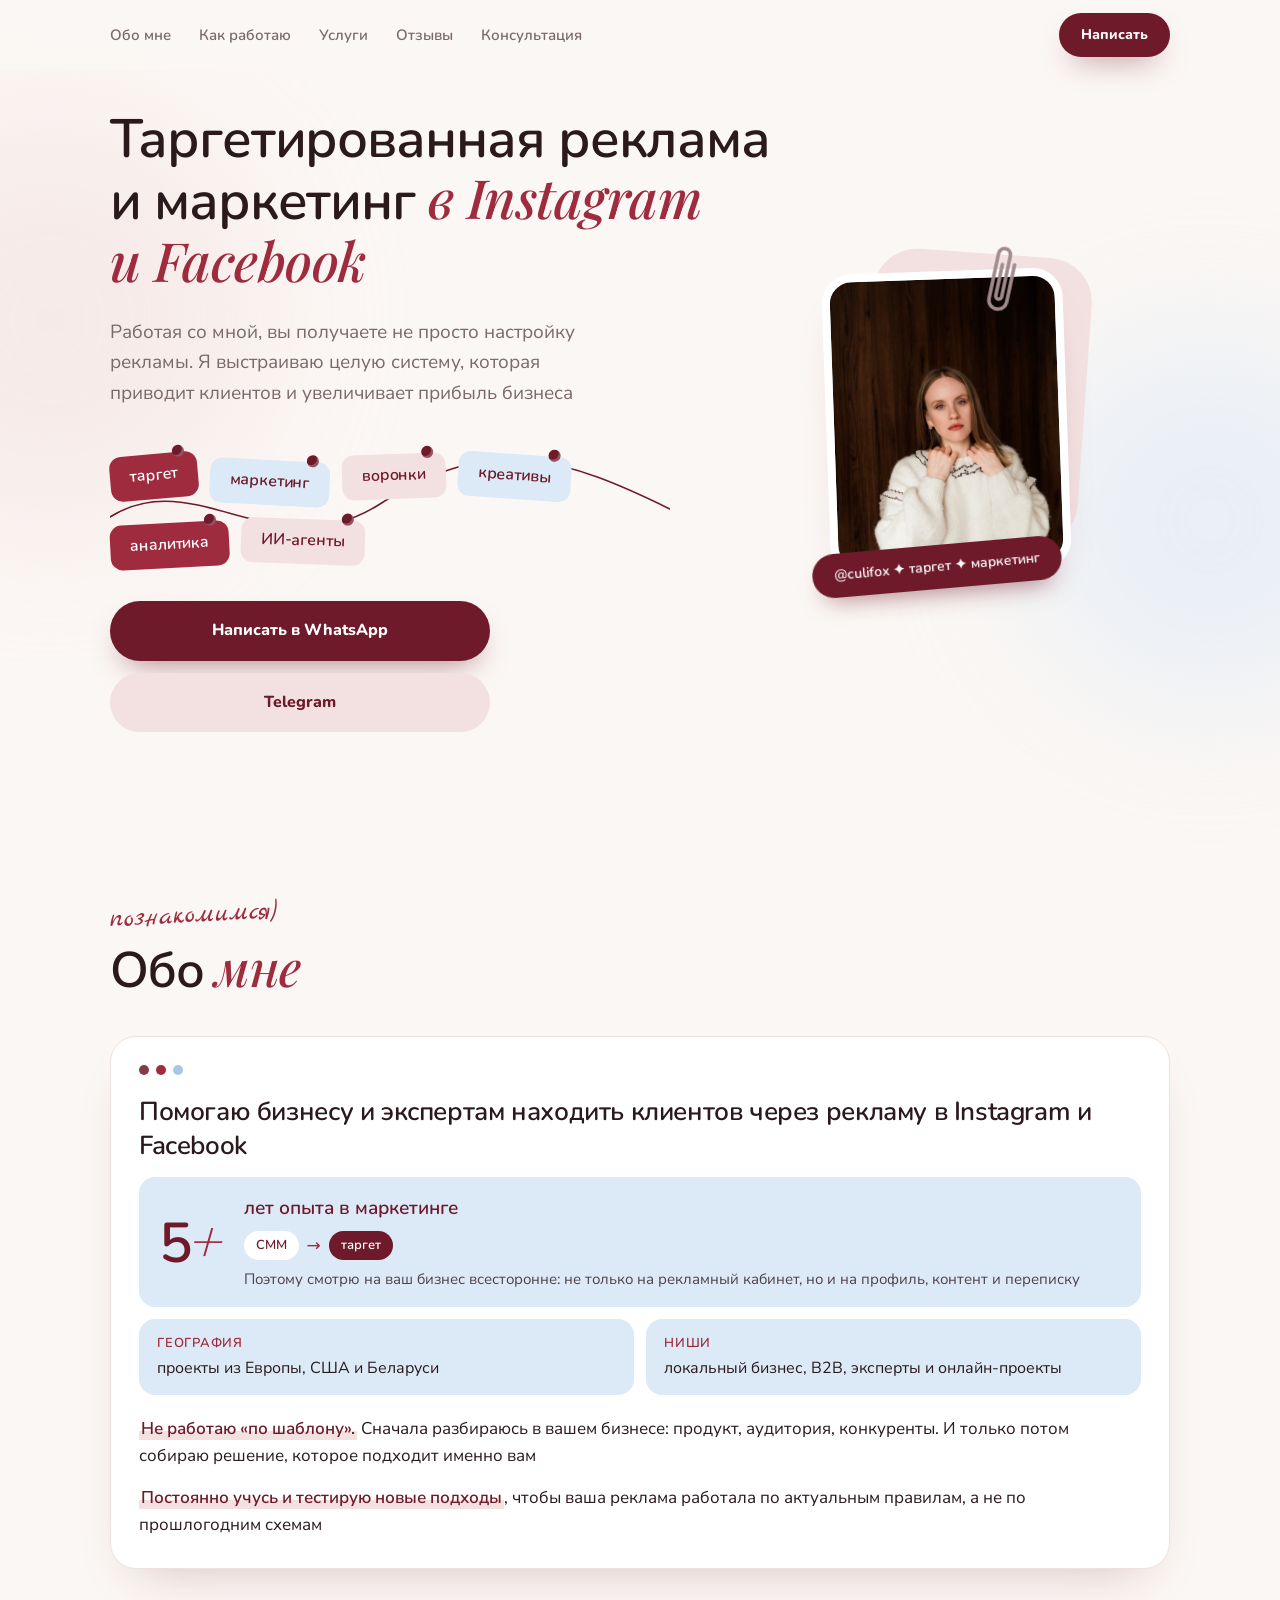
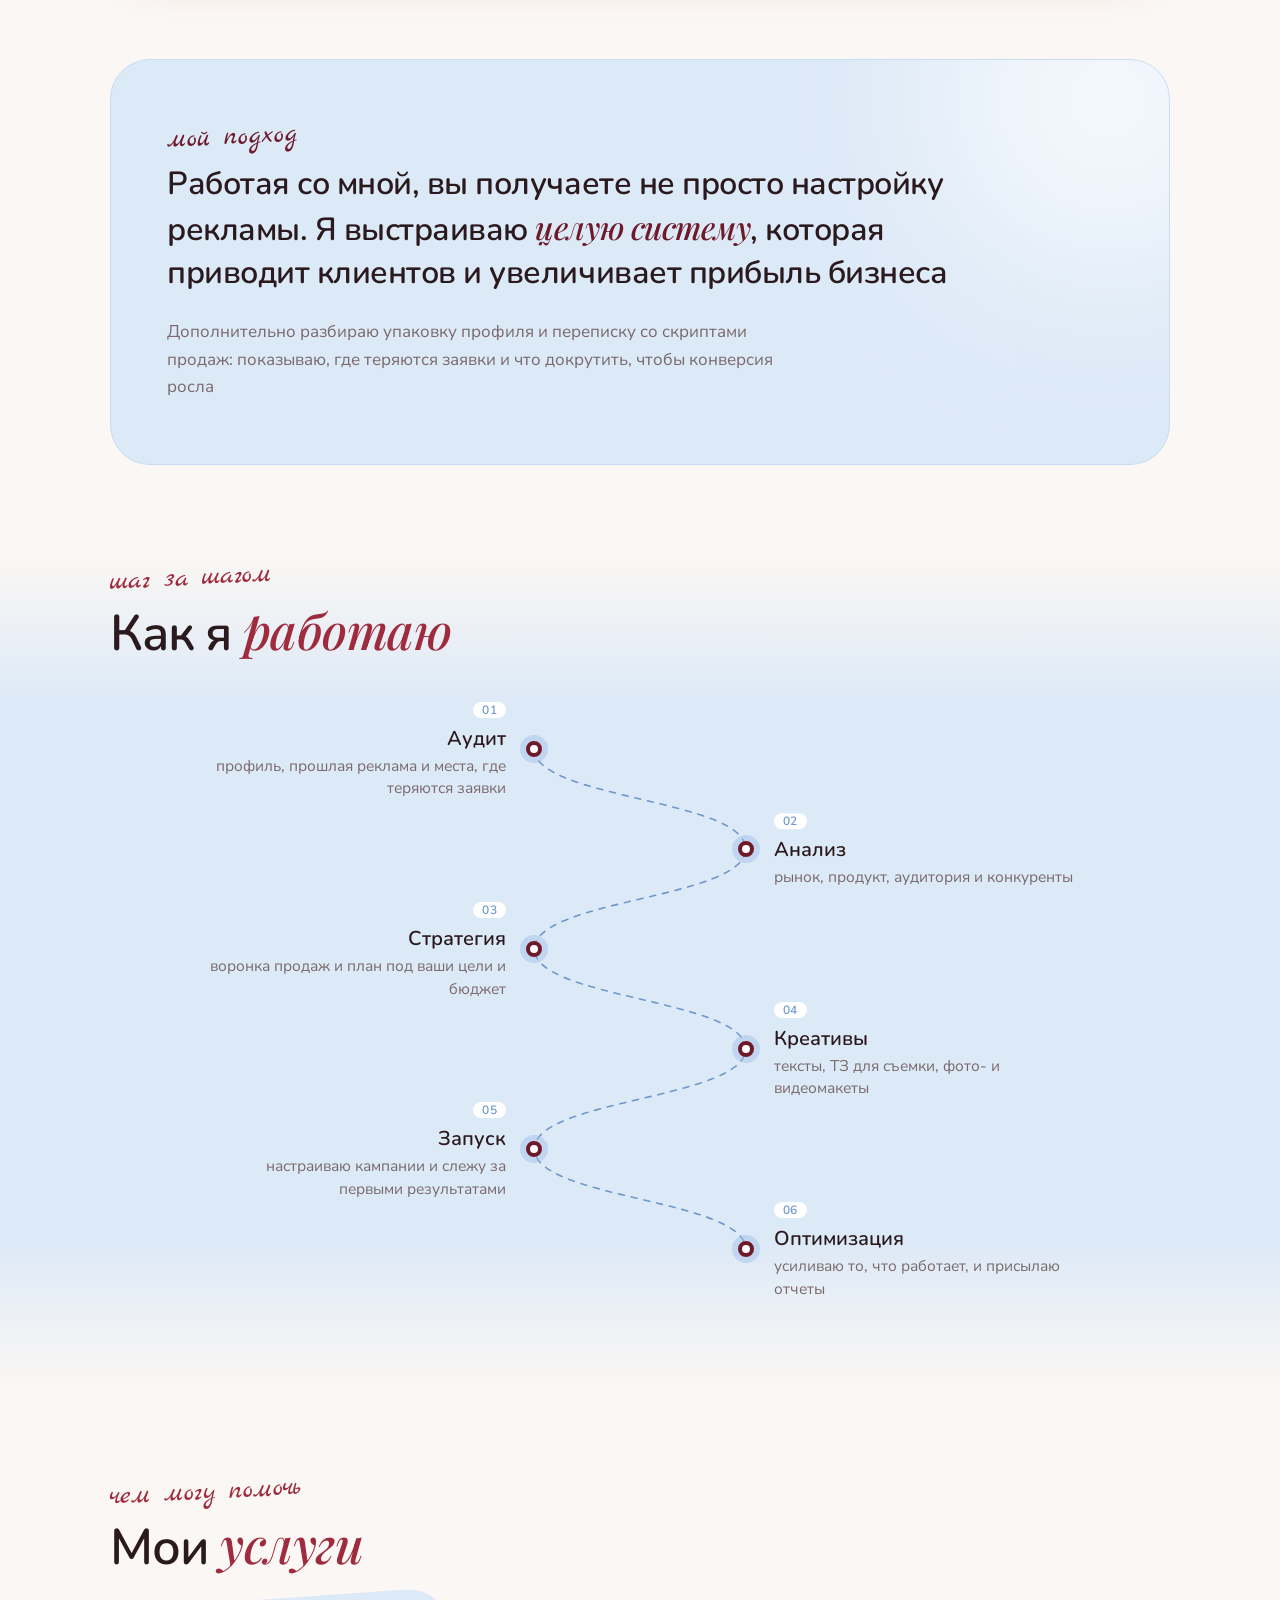
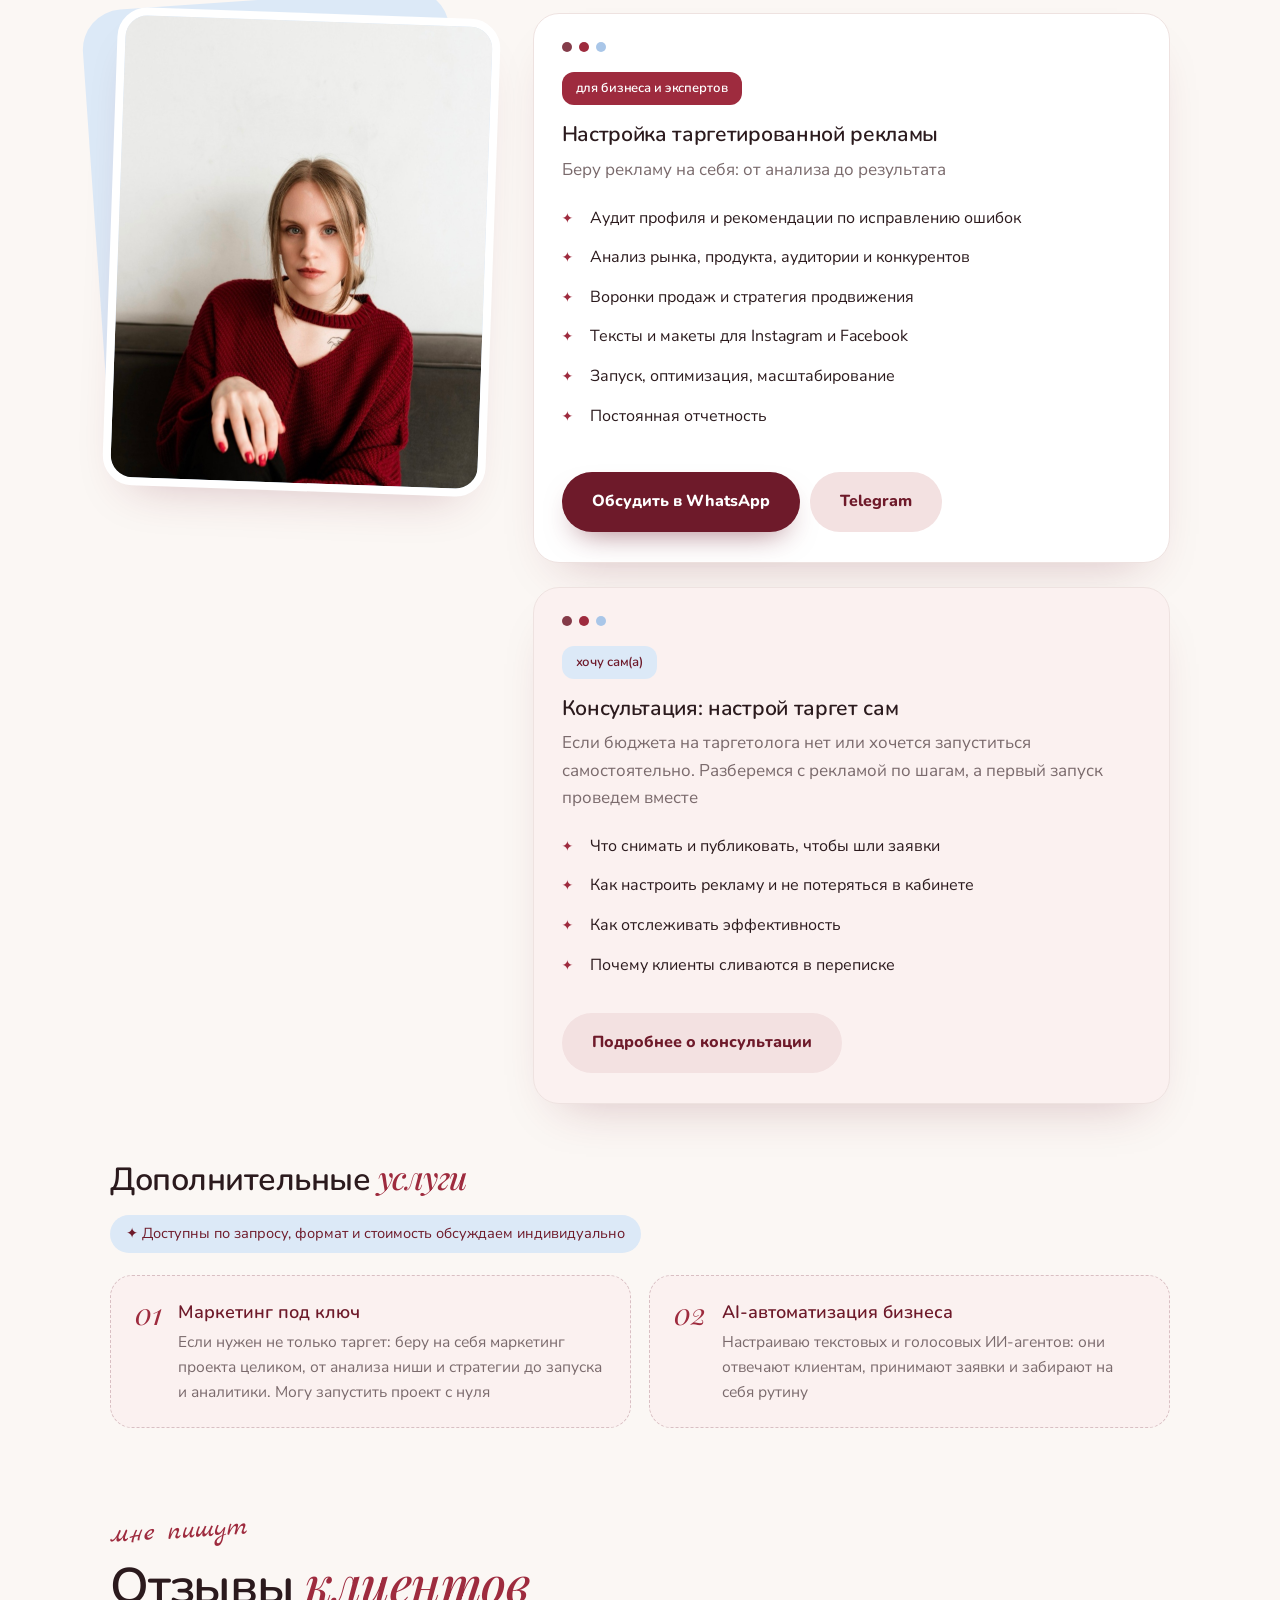
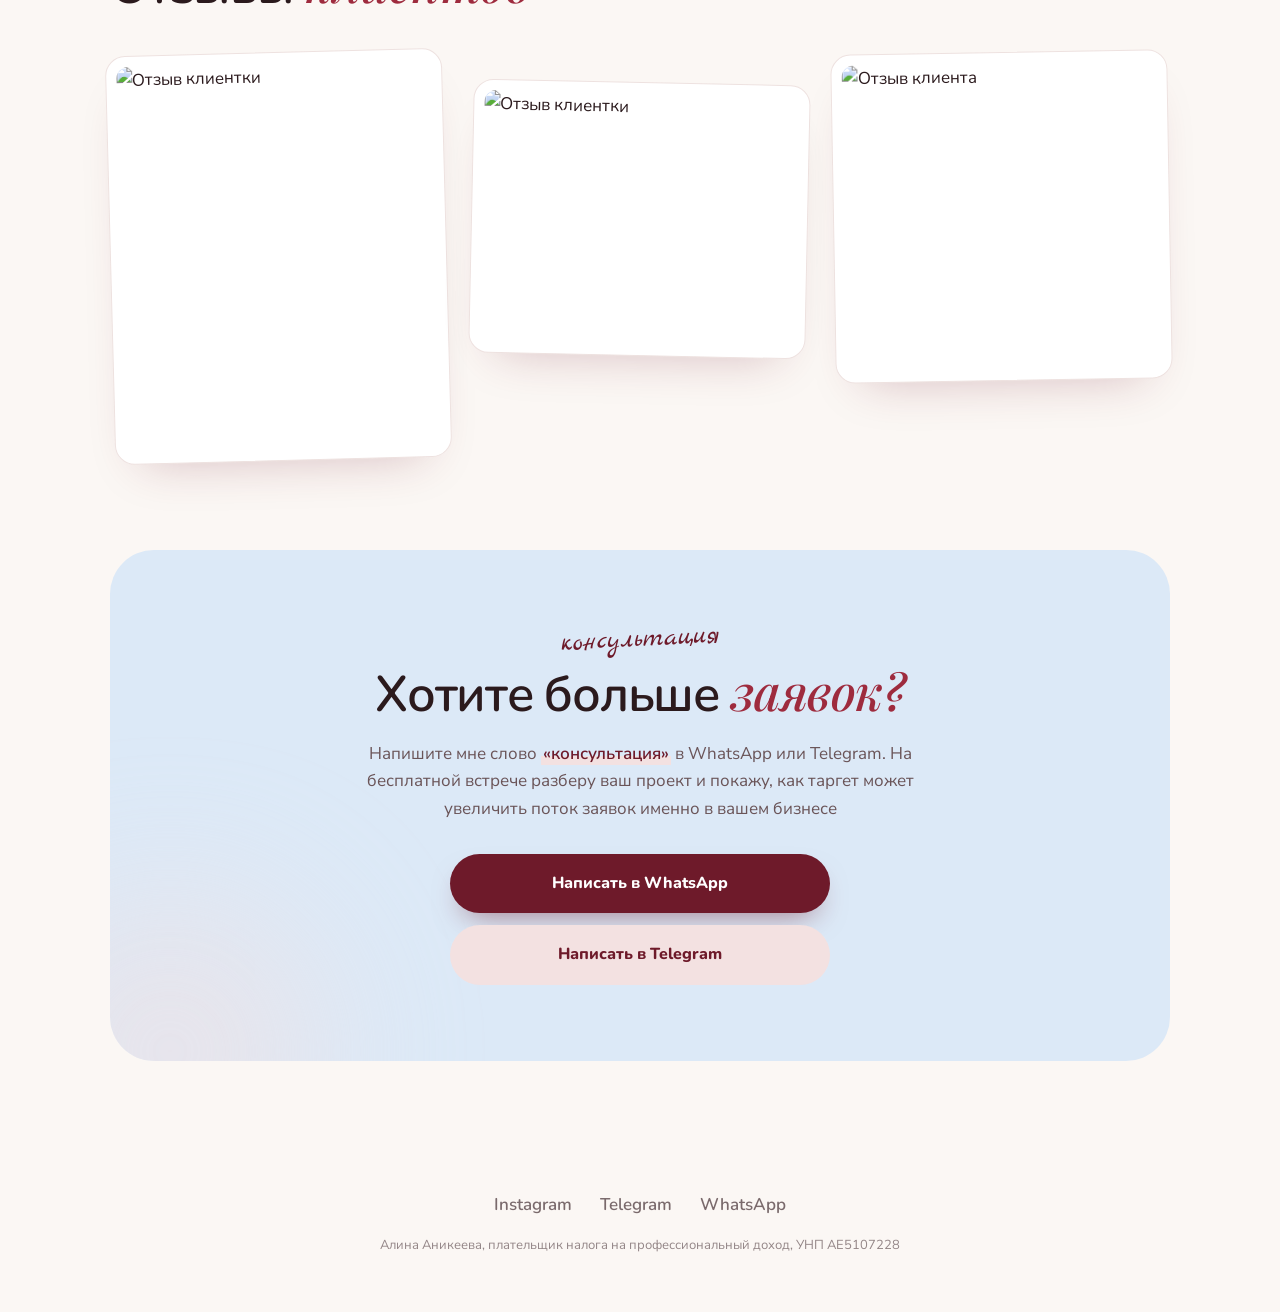
==== index.html @ d0621f25 "Add files via upload" ====
<!doctype html>
<html lang="ru">
<head>
<meta charset="utf-8">
<meta name="viewport" content="width=device-width, initial-scale=1">
<title>Алина — таргетированная реклама и маркетинг</title>
<meta name="description" content="Таргетированная реклама и маркетинг в Instagram и Facebook: не просто настройка, а система, которая приводит клиентов. Бесплатная консультация.">
<link rel="preconnect" href="https://fonts.googleapis.com">
<link rel="preconnect" href="https://fonts.gstatic.com" crossorigin>
<link href="https://fonts.googleapis.com/css2?family=Nunito:wght@500;600;700;800&family=Nunito+Sans:wght@400;600;700&family=Playfair+Display:ital,wght@1,500&family=Marck+Script&display=swap" rel="stylesheet">
<link rel="stylesheet" href="style.css">
<script>if(!/shot/.test(location.search))document.documentElement.classList.add('js')</script>
</head>
<body>

<header>
  <div class="wrap">
    <nav>
      <a class="hide-m" href="#about">Обо мне</a>
      <a class="hide-m" href="#steps">Как работаю</a>
      <a href="#services">Услуги</a>
      <a class="hide-m" href="#reviews">Отзывы</a>
      <a href="konsultaciya.html">Консультация</a>
    </nav>
    <a class="btn btn-main head-btn" href="#contact">Написать</a>
  </div>
</header>

<main>

<section class="hero">
  <span class="blob" style="width:420px;height:420px;background:#F3E1E1;left:-160px;top:40px"></span>
  <span class="blob" style="width:380px;height:380px;background:#DCE9F7;right:-120px;top:260px"></span>
  <div class="wrap">
    <div>
      <h1><span class="h1-top">Таргетированная реклама <br class="h1-br">и&nbsp;маркетинг</span> <em>в&nbsp;Instagram и&nbsp;Facebook</em></h1>
      <p class="lead">Работая со мной, вы получаете не просто настройку рекламы. Я выстраиваю целую систему, которая приводит клиентов и увеличивает прибыль бизнеса</p>
      <div class="tags">
        <svg class="wave" viewBox="0 0 560 110" preserveAspectRatio="none" fill="none"><path d="M-10 70 C 80 0, 160 120, 270 50 S 450 0, 570 60" stroke="#6E1A2A" stroke-width="1.5"/></svg>
        <span class="pill hot">таргет<i class="pin"></i></span>
        <span class="pill blue">маркетинг<i class="pin"></i></span>
        <span class="pill">воронки<i class="pin"></i></span>
        <span class="pill blue">креативы<i class="pin"></i></span>
        <span class="pill hot">аналитика<i class="pin"></i></span>
        <span class="pill">ИИ-агенты<i class="pin"></i></span>
      </div>
      <div class="btns stack">
        <a class="btn btn-main" href="https://wa.me/375256062758?text=%D0%97%D0%B4%D1%80%D0%B0%D0%B2%D1%81%D1%82%D0%B2%D1%83%D0%B9%D1%82%D0%B5!" target="_blank" rel="noopener">Написать в WhatsApp</a>
        <a class="btn btn-soft" href="https://t.me/alina_culifox?text=%D0%97%D0%B4%D1%80%D0%B0%D0%B2%D1%81%D1%82%D0%B2%D1%83%D0%B9%D1%82%D0%B5!" target="_blank" rel="noopener">Telegram</a>
      </div>
    </div>
    <div class="photo-box">
      <span class="shape"></span>
      <svg class="clip" viewBox="0 0 34 80" fill="none"><path d="M24 22 V60 a9 9 0 0 1 -18 0 V14 a6 6 0 0 1 12 0 V56 a3 3 0 0 1 -6 0 V24" stroke="#A08A8D" stroke-width="3.5" stroke-linecap="round"/></svg>
      <div class="photo">
        <img src="foto-3.jpg" alt="Алина" style="object-position:50% 80%">
      </div>
      <span class="ribbon">@culifox ✦ таргет ✦ маркетинг</span>
    </div>
  </div>
</section>

<section class="about" id="about">
  <div class="wrap">
    <span class="hand">познакомимся)</span>
    <h2>Обо <em>мне</em></h2>
    <div class="about-box win reveal">
      <div class="dots"><i></i><i></i><i></i></div>
      <p class="about-lead">Помогаю бизнесу и экспертам находить клиентов через рекламу в Instagram и Facebook</p>
      <div class="about-exp">
        <div class="exp-num">5<em>+</em></div>
        <div class="exp-text">
          <b>лет опыта в маркетинге</b>
          <div class="path"><span>СММ</span><i>→</i><span class="on">таргет</span></div>
          <p>Поэтому смотрю на ваш бизнес всесторонне: не только на рекламный кабинет, но и на профиль, контент и переписку</p>
        </div>
      </div>
      <div class="about-facts">
        <div><b>География</b><span>проекты из Европы, США и Беларуси</span></div>
        <div><b>Ниши</b><span>локальный бизнес, B2B, эксперты и онлайн-проекты</span></div>
      </div>
      <p><strong class="hl">Не работаю «по шаблону».</strong> Сначала разбираюсь в вашем бизнесе: продукт, аудитория, конкуренты. И только потом собираю решение, которое подходит именно вам</p>
      <p><strong class="hl">Постоянно учусь и тестирую новые подходы</strong>, чтобы ваша реклама работала по актуальным правилам, а не по прошлогодним схемам</p>
    </div>
  </div>
</section>

<section class="approach" style="padding-top:0">
  <div class="wrap">
    <div class="box reveal">
      <span class="hand">мой подход</span>
      <p class="big">Работая со мной, вы получаете не просто настройку рекламы. Я выстраиваю <em>целую систему</em>, которая приводит клиентов и увеличивает прибыль бизнеса</p>
      <p class="sub">Дополнительно разбираю упаковку профиля и переписку со скриптами продаж: показываю, где теряются заявки и что докрутить, чтобы конверсия росла</p>
    </div>
  </div>
</section>

<section id="steps" style="padding-top:10px">
  <div class="wrap">
    <span class="hand">шаг за шагом</span>
    <h2>Как я <em>работаю</em></h2>
    <div class="way reveal">
      <svg class="way-line d" viewBox="0 0 100 600" preserveAspectRatio="none" fill="none"><path d="M38 50 C38 100,62 100,62 150 C62 200,38 200,38 250 C38 300,62 300,62 350 C62 400,38 400,38 450 C38 500,62 500,62 550" stroke="#6E1A2A" stroke-width="1.6" stroke-dasharray="6 7" stroke-linecap="round" vector-effect="non-scaling-stroke"/></svg>
      <svg class="way-line m" viewBox="0 0 100 600" preserveAspectRatio="none" fill="none"><path d="M9 50 C9 100,21 100,21 150 C21 200,9 200,9 250 C9 300,21 300,21 350 C21 400,9 400,9 450 C9 500,21 500,21 550" stroke="#6E1A2A" stroke-width="1.6" stroke-dasharray="6 7" stroke-linecap="round" vector-effect="non-scaling-stroke"/></svg>
      <div class="ws l" style="top:8.333%"><i></i><div class="wt"><span class="wn">01</span><b>Аудит</b>профиль, прошлая реклама и места, где теряются заявки</div></div>
      <div class="ws r" style="top:25.000%"><i></i><div class="wt"><span class="wn">02</span><b>Анализ</b>рынок, продукт, аудитория и конкуренты</div></div>
      <div class="ws l" style="top:41.667%"><i></i><div class="wt"><span class="wn">03</span><b>Стратегия</b>воронка продаж и план под ваши цели и бюджет</div></div>
      <div class="ws r" style="top:58.333%"><i></i><div class="wt"><span class="wn">04</span><b>Креативы</b>тексты, ТЗ для съемки, фото- и видеомакеты</div></div>
      <div class="ws l" style="top:75.000%"><i></i><div class="wt"><span class="wn">05</span><b>Запуск</b>настраиваю кампании и слежу за первыми результатами</div></div>
      <div class="ws r" style="top:91.667%"><i></i><div class="wt"><span class="wn">06</span><b>Оптимизация</b>усиливаю то, что работает, и присылаю отчеты</div></div>
    </div>
  </div>
</section>

<section id="services">
  <div class="wrap">
    <span class="hand">чем могу помочь</span>
    <h2>Мои <em>услуги</em></h2>
    <div class="svc">
      <div class="svc-photo reveal">
        <span class="shape"></span>
        <div class="photo"><img src="foto-4.jpg" alt="Алина" loading="lazy" style="object-position:50% 75%"></div>
      </div>
      <div class="svc-cards">
        <div class="win card reveal">
          <div class="dots"><i></i><i></i><i></i></div>
          <span class="pill hot">для бизнеса и экспертов</span>
          <h3>Настройка таргетированной рекламы</h3>
          <p class="d">Беру рекламу на себя: от анализа до результата</p>
          <ul>
            <li>Аудит профиля и рекомендации по исправлению ошибок</li>
            <li>Анализ рынка, продукта, аудитории и конкурентов</li>
            <li>Воронки продаж и стратегия продвижения</li>
            <li>Тексты и макеты для Instagram и Facebook</li>
            <li>Запуск, оптимизация, масштабирование</li>
            <li>Постоянная отчетность</li>
          </ul>
          <div class="card-btns"><a class="btn btn-main" href="https://wa.me/375256062758?text=%D0%97%D0%B4%D1%80%D0%B0%D0%B2%D1%81%D1%82%D0%B2%D1%83%D0%B9%D1%82%D0%B5%21%20%D0%A5%D0%BE%D1%87%D1%83%20%D0%BE%D0%B1%D1%81%D1%83%D0%B4%D0%B8%D1%82%D1%8C%20%D0%BF%D1%80%D0%BE%D0%B5%D0%BA%D1%82" target="_blank" rel="noopener">Обсудить в WhatsApp</a><a class="btn btn-soft" href="https://t.me/alina_culifox?text=%D0%97%D0%B4%D1%80%D0%B0%D0%B2%D1%81%D1%82%D0%B2%D1%83%D0%B9%D1%82%D0%B5%21%20%D0%A5%D0%BE%D1%87%D1%83%20%D0%BE%D0%B1%D1%81%D1%83%D0%B4%D0%B8%D1%82%D1%8C%20%D0%BF%D1%80%D0%BE%D0%B5%D0%BA%D1%82" target="_blank" rel="noopener">Telegram</a></div>
        </div>
        <div class="win pk card reveal">
          <div class="dots"><i></i><i></i><i></i></div>
          <span class="pill blue">хочу сам(а)</span>
          <h3>Консультация: настрой таргет сам</h3>
          <p class="d">Если бюджета на таргетолога нет или хочется запуститься самостоятельно. Разберемся с рекламой по шагам, а первый запуск проведем вместе</p>
          <ul>
            <li>Что снимать и публиковать, чтобы шли заявки</li>
            <li>Как настроить рекламу и не потеряться в кабинете</li>
            <li>Как отслеживать эффективность</li>
            <li>Почему клиенты сливаются в переписке</li>
          </ul>
          <a class="btn btn-soft" href="konsultaciya.html">Подробнее о консультации</a>
        </div>
      </div>
    </div>

    <div class="extra">
      <h3 class="extra-title">Дополнительные <em>услуги</em></h3>
      <p class="extra-note">✦ Доступны по запросу, формат и стоимость обсуждаем индивидуально</p>
      <div class="extra-grid">
        <div class="extra-item reveal"><span class="ex-n">01</span><div><b>Маркетинг под ключ</b>Если нужен не только таргет: беру на себя маркетинг проекта целиком, от анализа ниши и стратегии до запуска и аналитики. Могу запустить проект с нуля</div></div>
        <div class="extra-item reveal"><span class="ex-n">02</span><div><b>AI-автоматизация бизнеса</b>Настраиваю текстовых и голосовых ИИ-агентов: они отвечают клиентам, принимают заявки и забирают на себя рутину</div></div>
      </div>
    </div>
  </div>
</section>

<section id="reviews" style="padding-top:0">
  <div class="wrap">
    <span class="hand">мне пишут</span>
    <h2>Отзывы <em>клиентов</em></h2>
    <div class="reviews">
      <figure class="rv"><img src="otzyvy/otzyv-3.jpg" alt="Отзыв клиентки" width="558" height="684" decoding="async"></figure>
      <figure class="rv"><img src="otzyvy/otzyv-2.jpg" alt="Отзыв клиентки" width="479" height="383" decoding="async"></figure>
      <figure class="rv"><img src="otzyvy/otzyv-1.jpg" alt="Отзыв клиента" width="359" height="350" decoding="async"></figure>
    </div>
  </div>
</section>

<section class="final" id="contact" style="padding-top:0">
  <div class="wrap">
    <div class="inner reveal">
      <span class="hand" style="color:var(--navy)">консультация</span>
      <h2>Хотите больше <em>заявок?</em></h2>
      <p>Напишите мне слово <b class="hl">«консультация»</b> в WhatsApp или Telegram. На бесплатной встрече разберу ваш проект и покажу, как таргет может увеличить поток заявок именно в вашем бизнесе</p>
      <div class="btns stack center">
        <a class="btn btn-main" href="https://wa.me/375256062758?text=%D0%9A%D0%BE%D0%BD%D1%81%D1%83%D0%BB%D1%8C%D1%82%D0%B0%D1%86%D0%B8%D1%8F" target="_blank" rel="noopener">Написать в WhatsApp</a>
        <a class="btn btn-soft" href="https://t.me/alina_culifox?text=%D0%9A%D0%BE%D0%BD%D1%81%D1%83%D0%BB%D1%8C%D1%82%D0%B0%D1%86%D0%B8%D1%8F" target="_blank" rel="noopener">Написать в Telegram</a>
      </div>
    </div>
  </div>
</section>

</main>

<footer>
  <a href="https://www.instagram.com/culifox/" target="_blank" rel="noopener">Instagram</a>
  <a href="https://t.me/alina_culifox" target="_blank" rel="noopener">Telegram</a>
  <a href="https://wa.me/375256062758" target="_blank" rel="noopener">WhatsApp</a>
  <p class="legal">Алина Аникеева, плательщик налога на профессиональный доход, <span style="white-space:nowrap">УНП АЕ5107228</span></p>
</footer>

<script>
(function(){
  var els=document.querySelectorAll('.reveal');
  if(!('IntersectionObserver' in window)){els.forEach(function(e){e.classList.add('in')});return}
  var io=new IntersectionObserver(function(entries){
    entries.forEach(function(en){
      if(!en.isIntersecting)return;
      var el=en.target, sib=Array.prototype.indexOf.call(el.parentNode.children,el);
      el.style.transitionDelay=Math.min(sib,5)*60+'ms';
      el.classList.add('in'); io.unobserve(el);
    });
  },{rootMargin:'0px 0px -60px 0px'});
  els.forEach(function(e){io.observe(e)});
})();
</script>
</body>
</html>
---- style.css ----
:root{
  --bg:#FBF7F4;
  --ink:#2B1A1D;
  --muted:#7A6A6C;
  --navy:#6E1A2A;
  --pink:#9E2B3E;
  --pink-soft:#F3E1E1;
  --pink-pale:#FBF1F0;
  --blue:#A9C6E8;
  --blue-soft:#DCE9F7;
  --line:#EEE2E0;
  --ease-out:cubic-bezier(0.23,1,0.32,1);
  --shadow:0 24px 50px -28px rgba(110,26,42,.28);
}
*{box-sizing:border-box;margin:0;padding:0}
html{scroll-behavior:smooth;overflow-x:clip}
body{background:var(--bg);color:var(--ink);font-family:'Nunito Sans',system-ui,sans-serif;font-size:17px;line-height:1.6;-webkit-font-smoothing:antialiased;overflow-x:clip}
a{color:inherit}
img{display:block;max-width:100%}
.wrap{max-width:1100px;margin:0 auto;padding:0 20px;position:relative}

/* мягкие цветные пятна на фоне */
.blob{position:absolute;border-radius:50%;filter:blur(70px);opacity:.55;z-index:-1;pointer-events:none}

/* типографика */
h1,h2,h3{font-family:'Nunito',sans-serif;font-weight:600;line-height:1.08;letter-spacing:-.025em;color:var(--navy)}
h1 em,h2 em{font-family:'Playfair Display',serif;font-style:italic;font-weight:500;letter-spacing:-.01em;color:#9E2B3E}
h2{font-size:clamp(32px,5vw,50px);margin-bottom:38px}
h3{font-size:21px;margin-bottom:10px;letter-spacing:-.015em}
.hand{font-family:'Marck Script',cursive;font-size:28px;color:var(--pink);line-height:1;display:inline-block;transform:rotate(-3deg);margin-bottom:10px}
section{padding:90px 0;position:relative}

/* плашки-стикеры */
.pill{display:inline-block;font-family:'Nunito',sans-serif;font-weight:600;font-size:16px;letter-spacing:-.01em;background:var(--pink-soft);color:var(--navy);padding:9px 20px 10px;border-radius:12px;position:relative;white-space:nowrap}
.pill.blue{background:var(--blue-soft)}
.pill.hot{background:var(--pink);color:#fff}
.pill .pin{position:absolute;top:-7px;right:12px;width:12px;height:12px;border-radius:50%;background:var(--navy);box-shadow:inset -2px -2px 0 rgba(255,255,255,.25)}

/* кнопки */
.btns{display:flex;flex-wrap:wrap;gap:12px;margin-top:32px}
.btn{display:inline-flex;align-items:center;justify-content:center;gap:10px;padding:17px 30px;border-radius:999px;text-decoration:none;font-family:'Nunito',sans-serif;font-weight:800;font-size:16px;transition:transform 160ms var(--ease-out),background-color 200ms ease,box-shadow 200ms ease}
.btn:active{transform:scale(.97)}
.btn-main{background:var(--navy);color:#fff;box-shadow:0 14px 30px -14px rgba(110,26,42,.6)}
.btn-soft{background:var(--pink-soft);color:var(--navy)}
@media (hover:hover) and (pointer:fine){
  .btn-main:hover{background:#85233A}
  .btn-soft:hover{background:var(--pink)}
}

/* шапка */
header{position:sticky;top:0;z-index:20;background:rgba(251,247,244,.85);backdrop-filter:blur(12px);-webkit-backdrop-filter:blur(12px)}
header .wrap{display:flex;align-items:center;justify-content:space-between;height:70px}
nav{display:flex;gap:28px;font-family:'Nunito',sans-serif;font-weight:600;font-size:15px}
nav a{text-decoration:none;color:var(--muted);transition:color 200ms ease}
nav a:hover,nav a.on{color:var(--navy)}
.head-btn{padding:11px 22px;font-size:14px}

/* окошки с точками */
.win{background:#fff;border:1px solid var(--line);border-radius:26px;padding:28px 28px 30px;box-shadow:var(--shadow);position:relative}
.win.pk{background:var(--pink-pale)}
.win.bl{background:var(--blue-soft);border-color:#C9DCF1}
.dots{display:flex;gap:7px;margin-bottom:20px}
.dots i{width:10px;height:10px;border-radius:50%;background:var(--navy);opacity:.85;display:block}
.dots i:nth-child(2){background:var(--pink);opacity:1}
.dots i:nth-child(3){background:var(--blue);opacity:1}

/* первый экран */
.hero{padding:40px 0 80px}
.hero .wrap{display:grid;grid-template-columns:1.12fr .88fr;gap:56px;align-items:center}
.hero h1{font-size:clamp(40px,6.2vw,72px);margin-bottom:24px}
.hero p.lead{font-size:19px;color:var(--muted);max-width:500px}
.tags{position:relative;margin-top:40px;display:flex;flex-wrap:wrap;gap:20px 12px;max-width:560px;padding:6px 0}
.tags .pill:nth-of-type(1){transform:rotate(-5deg)}
.tags .pill:nth-of-type(2){transform:rotate(3deg) translateY(6px)}
.tags .pill:nth-of-type(3){transform:rotate(-2deg)}
.tags .pill:nth-of-type(4){transform:rotate(4deg)}
.tags .pill:nth-of-type(5){transform:rotate(-3deg) translateY(4px)}
.tags .pill:nth-of-type(6){transform:rotate(2deg)}
.wave{position:absolute;left:0;width:100%;top:50%;height:110px;transform:translateY(-50%);z-index:-1;pointer-events:none}

.photo-box{position:relative;max-width:410px;margin:0 auto;width:100%}
.photo-box .shape{position:absolute;inset:-18px -18px 30px 40px;background:var(--pink-soft);border-radius:44px;transform:rotate(4deg)}
.photo{position:relative;aspect-ratio:4/5;border-radius:30px;overflow:hidden;background:var(--blue-soft);border:8px solid #fff;box-shadow:var(--shadow);transform:rotate(-2deg)}
.photo img{width:100%;height:100%;object-fit:cover}
.photo .ph{position:absolute;inset:0;display:flex;align-items:center;justify-content:center;text-align:center;padding:30px;color:var(--muted);font-size:14px}
.clip{position:absolute;top:-30px;right:46px;width:34px;z-index:3;transform:rotate(12deg)}
.ribbon{position:absolute;z-index:3;left:-14px;bottom:-18px;background:var(--navy);color:#fff;font-family:'Nunito',sans-serif;font-weight:600;font-size:14px;padding:11px 22px;border-radius:999px;transform:rotate(-5deg);white-space:nowrap;box-shadow:0 12px 24px -12px rgba(110,26,42,.6)}

/* цифры */
.stats{padding:30px 0 10px}
.stats .grid{display:grid;grid-template-columns:repeat(3,1fr);gap:24px}
.stat b{display:block;font-family:'Nunito',sans-serif;font-weight:600;font-size:54px;line-height:1;color:var(--navy);letter-spacing:-.03em}
.stat b em{font-family:'Playfair Display',serif;font-style:italic;font-weight:500;color:var(--pink)}
.stat span{display:block;margin-top:12px;color:var(--muted);font-size:16px}

/* обо мне */
.about .grid{display:grid;grid-template-columns:1.15fr .85fr;gap:28px;align-items:start}
.about p{margin-bottom:14px}
.about p:last-child{margin-bottom:0}
.facts{list-style:none}
.facts li{padding:13px 0;border-bottom:1px dashed #E8D4D2}
.facts li:last-child{border:0;padding-bottom:0}
.facts b{font-family:'Nunito',sans-serif;font-weight:600;font-size:16px;display:block;color:var(--navy)}
.facts span{color:var(--muted);font-size:15px}

.mini-photo{border-radius:20px;overflow:hidden;aspect-ratio:5/4;margin-bottom:14px;border:6px solid #fff;transform:rotate(1.5deg);box-shadow:0 16px 30px -18px rgba(110,26,42,.35)}
.mini-photo img{width:100%;height:100%;object-fit:cover;object-position:50% 72%}

/* подход */
.approach .box{background:var(--navy);color:#fff;border-radius:40px;padding:64px 56px;position:relative;overflow:hidden}
.approach .box::before{content:"";position:absolute;width:360px;height:360px;border-radius:50%;background:var(--blue);filter:blur(90px);opacity:.35;right:-120px;top:-140px}
.approach .hand{color:var(--blue)}
.approach .big{position:relative;font-family:'Nunito',sans-serif;font-weight:600;font-size:clamp(22px,3.2vw,32px);line-height:1.35;letter-spacing:-.015em;max-width:860px}
.approach .big em{font-family:'Playfair Display',serif;font-style:italic;font-weight:500;color:var(--blue)}
.approach p.sub{position:relative;margin-top:24px;max-width:640px;color:#EBD3D6}

/* услуги */
.cards{display:grid;grid-template-columns:1fr 1fr;gap:26px}
.card{display:flex;flex-direction:column}
.card .pill{align-self:flex-start;margin-bottom:18px;font-size:13px;padding:6px 14px}
.card p.d{color:var(--muted);margin-bottom:16px}
.card ul{list-style:none;margin-bottom:28px}
.card li{padding:7px 0 7px 28px;position:relative;font-size:16px}
.card li::before{content:"✦";position:absolute;left:0;color:var(--pink);font-size:14px;top:9px}
.card .btn{margin-top:auto;align-self:flex-start}
.more{margin-top:26px;display:grid;grid-template-columns:1fr 1fr;gap:26px}
.more p{color:var(--muted);font-size:16px}

/* этапы */
.steps{display:grid;grid-template-columns:repeat(3,1fr);gap:22px}
.step{border:1.5px solid var(--navy);border-radius:120px 120px 30px 30px;padding:40px 26px 32px;background:#fff;text-align:center}
.step .n{font-family:'Nunito',sans-serif;font-weight:600;font-size:14px;color:var(--muted)}
.step .n b{color:var(--pink);font-size:20px;font-weight:600}
.step .e{font-size:38px;display:block;margin:12px 0 10px}
.step h3{color:var(--pink);font-size:20px}
.step span.t{color:var(--muted);font-size:15px;display:block}

/* финальный блок */
.final .inner{background:var(--blue-soft);border-radius:44px;padding:76px 28px;text-align:center;position:relative;overflow:hidden}
.final .inner::before{content:"";position:absolute;width:300px;height:300px;border-radius:50%;background:#F3E1E1;filter:blur(80px);opacity:.55;left:-90px;bottom:-140px}
.final h2,.final p,.final .btns{position:relative}
.final h2{margin-bottom:18px}
.final p{color:#6A5458;max-width:580px;margin:0 auto}
.final .btns{justify-content:center}

/* консультация — отдельная страница */
.c-hero{padding:50px 0 60px}
.c-hero .wrap{display:grid;grid-template-columns:1.1fr .9fr;gap:50px;align-items:center}
.c-hero h1{font-size:clamp(38px,5.6vw,64px);margin-bottom:22px}
.c-hero .lead{font-size:19px;color:var(--muted);max-width:520px}
.solve{list-style:none}
.solve li{padding:12px 0 12px 32px;position:relative;border-bottom:1px dashed #E8D4D2}
.solve li:last-child{border:0}
.solve li::before{content:"✦";position:absolute;left:0;top:13px;color:var(--pink)}
.how{display:grid;grid-template-columns:repeat(3,1fr);gap:22px}
.how .win .num{font-family:'Playfair Display',serif;font-style:italic;font-size:46px;color:var(--pink);line-height:1;display:block;margin-bottom:10px}
.how .win p{color:var(--muted);font-size:16px}
.who{display:flex;flex-wrap:wrap;gap:16px 12px}
.who .pill:nth-child(odd){transform:rotate(-2deg)}
.who .pill:nth-child(even){transform:rotate(2deg)}
.fmt{display:grid;grid-template-columns:repeat(3,1fr);gap:22px;margin-top:50px}
.fmt b{display:block;font-family:'Nunito',sans-serif;font-weight:600;font-size:26px;color:var(--navy);letter-spacing:-.02em;margin-bottom:6px}
.fmt span{color:var(--muted);font-size:16px}

footer{padding:40px 0 56px;text-align:center}
footer a{margin:0 12px;font-family:'Nunito',sans-serif;font-weight:600;color:var(--muted);text-decoration:none}
footer a:hover{color:var(--navy)}

/* появление при прокрутке */
.js .reveal{opacity:0;transform:translateY(14px);transition:opacity 600ms var(--ease-out),transform 600ms var(--ease-out)}
.js .reveal.in{opacity:1;transform:none}
@media (prefers-reduced-motion:reduce){
  .js .reveal{transform:none;transition:opacity 300ms ease}
}

@media(max-width:860px){
  body{font-size:16px}
  nav a.hide-m{display:none}
  nav{gap:18px;font-size:14px}
  section{padding:60px 0}
  .hero .wrap,.c-hero .wrap,.about .grid,.cards,.more{grid-template-columns:1fr}
  .hero{padding:24px 0 56px}
  .hero .wrap{gap:54px}
  .photo-box{order:-1;max-width:290px;margin-top:20px}
  .photo-box .shape{inset:-12px -12px 30px 30px}
  .ribbon{font-size:13px;left:-6px}
  .stats .grid,.steps,.how,.fmt{grid-template-columns:1fr}
  .stats .grid{gap:18px}
  .approach .box{padding:46px 26px;border-radius:30px}
  .btn{width:100%}
  .head-btn{width:auto}
  .tags{gap:18px 10px}
  .tags .pill{font-size:14px;padding:7px 15px 8px}
  .final .inner{padding:54px 22px;border-radius:32px}
  .win{padding:24px 22px 26px}
}

/* ===== правки 18.11 ===== */
.btns.stack{flex-direction:column;align-items:stretch;max-width:380px}
.btns.stack.center{margin-left:auto;margin-right:auto}

/* 5+ лет — компактная плашка */
.exp-sec{padding:20px 0 30px}
.exp{display:flex;align-items:center;gap:26px;max-width:760px;margin:0 auto;padding:22px 28px;border-radius:24px;background:#fff;border:1px solid var(--line);box-shadow:var(--shadow)}
.exp-num{font-family:'Nunito',sans-serif;font-weight:600;font-size:64px;line-height:1;color:var(--navy);letter-spacing:-.04em;flex:none}
.exp-num em{font-family:'Playfair Display',serif;font-style:italic;font-weight:500;color:var(--pink)}
.exp-text b{font-family:'Nunito',sans-serif;font-weight:600;font-size:19px;color:var(--navy);display:block}
.exp-text p{color:var(--muted);font-size:15px;margin-top:8px;line-height:1.5}
.path{display:flex;align-items:center;gap:8px;margin-top:8px}
.path span{font-family:'Nunito',sans-serif;font-weight:600;font-size:13px;padding:4px 12px;border-radius:999px;background:var(--blue-soft);color:var(--navy)}
.path span.on{background:var(--navy);color:#fff}
.path i{font-style:normal;color:var(--pink)}

/* обо мне — новый */
.about-box{max-width:820px}
.about-box p{color:var(--ink);margin-bottom:14px}
.about-box p:last-child{margin-bottom:0}
.about-lead{font-family:'Nunito',sans-serif;font-weight:600;font-size:clamp(20px,2.6vw,26px);line-height:1.3;color:var(--navy)!important;letter-spacing:-.015em}
.about-facts{display:grid;grid-template-columns:1fr 1fr;gap:12px;margin:6px 0 20px}
.about-facts div{background:var(--blue-soft);border-radius:16px;padding:14px 18px}
.about-facts div:nth-child(2){background:var(--pink-soft)}
.about-facts b{display:block;font-family:'Nunito',sans-serif;font-weight:600;font-size:13px;text-transform:uppercase;letter-spacing:.06em;color:var(--pink)}
.about-facts span{font-size:16px;color:var(--ink)}

/* этапы — извилистый маршрут */
.route{position:relative;height:576px;max-width:640px;margin:0 auto}
.route-line{position:absolute;inset:0;width:100%;height:100%}
.rs{position:absolute;left:0;right:0;transform:translateY(-50%);height:0}
.rs i{position:absolute;top:0;width:18px;height:18px;margin:-9px 0 0 -9px;border-radius:50%;background:var(--navy);box-shadow:0 0 0 5px var(--bg),0 0 0 6.5px var(--pink-soft)}
.rs.l i{left:32%}
.rs.r i{left:68%}
.rs div{position:absolute;top:0;transform:translateY(-50%);font-size:14.5px;line-height:1.4;color:var(--muted)}
.rs.l div{left:calc(32% + 22px);right:0}
.rs.r div{right:calc(32% + 22px);left:0;text-align:right}
.rs b{display:block;font-family:'Nunito',sans-serif;font-weight:600;font-size:18px;color:var(--navy);margin-bottom:2px}

/* услуги с фото */
.svc{display:grid;grid-template-columns:.75fr 1.25fr;gap:40px;align-items:start}
.svc-photo{position:relative;position:sticky;top:96px}
.svc-photo .shape{position:absolute;inset:-14px 30px 26px -14px;background:var(--blue-soft);border-radius:40px;transform:rotate(-4deg)}
.svc-photo .photo{transform:rotate(2deg)}
.svc-cards{display:grid;gap:24px}
.extra{margin-top:56px}
.extra-title{font-size:clamp(24px,3.4vw,32px);margin-bottom:22px}
.extra-title em{font-family:'Playfair Display',serif;font-style:italic;font-weight:500;color:var(--pink)}
.extra-grid{display:grid;grid-template-columns:1fr 1fr;gap:18px}
.extra-item{display:flex;gap:16px;padding:22px 24px;border-radius:22px;border:1.5px dashed #D9BFC3;background:var(--pink-pale)}
.extra-item .ex-n{font-family:'Playfair Display',serif;font-style:italic;font-size:30px;color:var(--pink);line-height:1;flex:none}
.extra-item b{display:block;font-family:'Nunito',sans-serif;font-weight:600;font-size:18px;color:var(--navy);margin-bottom:4px}
.extra-item div{color:var(--muted);font-size:15.5px}

/* отзывы */
.reviews{display:grid;grid-template-columns:repeat(3,1fr);gap:24px;align-items:start}
.rv{margin:0;background:#fff;padding:10px;border-radius:20px;box-shadow:var(--shadow);border:1px solid var(--line)}
.rv:nth-child(1){transform:rotate(-1.5deg)}
.rv:nth-child(2){transform:rotate(1.2deg);margin-top:30px}
.rv:nth-child(3){transform:rotate(-1deg)}
.rv img{width:100%;border-radius:12px}

@media(max-width:860px){
  .exp{flex-direction:row;gap:16px;padding:18px 20px}
  .exp-num{font-size:48px}
  .exp-text b{font-size:17px}
  .about-facts{grid-template-columns:1fr}
  .route{height:576px}
  .rs.l i{left:14%}
  .rs.r i{left:86%}
  .rs.l div{left:calc(14% + 20px)}
  .rs.r div{right:calc(14% + 20px)}
  .rs div{font-size:14px}
  .rs b{font-size:16.5px}
  .svc{grid-template-columns:1fr;gap:34px}
  .svc-photo{position:relative;top:0;max-width:280px;margin:10px auto 0}
  .extra-grid{grid-template-columns:1fr}
  .reviews{display:flex;overflow-x:auto;scroll-snap-type:x mandatory;gap:16px;padding:10px 4px 24px;margin:0 -20px;padding-left:20px;padding-right:20px}
  .rv{flex:0 0 78%;scroll-snap-align:center;transform:none!important;margin-top:0!important}
  .btns.stack{max-width:none}
}
.route-line.m{display:none}
@media(max-width:860px){.route-line.m{display:block}.route-line.d{display:none}}
.rs div{background:var(--bg);padding:6px 10px;border-radius:12px}
@media(min-width:861px){
  .route{max-width:900px}
  .rs.l div{right:auto;max-width:44%}
  .rs.r div{left:auto;max-width:44%}
  .rs div{font-size:15.5px}
  .rs b{font-size:20px}
}
@media(max-width:860px){
  .route{height:740px}
  .rs.l div{right:26%}
  .rs.r div{left:26%}
}

/* этапы v2 — линия в середине, подписи снаружи изгибов */
.way{position:relative;height:600px;max-width:880px;margin:0 auto}
.way-line{position:absolute;inset:0;width:100%;height:100%}
.way-line.m{display:none}
.ws{position:absolute;left:0;right:0;height:0}
.ws i{position:absolute;top:0;width:16px;height:16px;margin:-8px 0 0 -8px;border-radius:50%;background:var(--navy);box-shadow:0 0 0 5px var(--bg),0 0 0 6.5px #E9CFD3}
.ws.l i{left:38%}
.ws.r i{left:62%}
.wt{position:absolute;top:0;transform:translateY(-50%);width:34%;font-size:15.5px;line-height:1.45;color:var(--muted)}
.ws.l .wt{right:calc(62% + 28px);text-align:right}
.ws.r .wt{left:calc(62% + 28px)}
.wt b{display:block;font-family:'Nunito',sans-serif;font-weight:600;font-size:20px;color:var(--navy);margin-bottom:2px}
.wn{display:block;font-family:'Playfair Display',serif;font-style:italic;font-size:15px;color:var(--pink);line-height:1}
@media(max-width:860px){
  .way{height:640px}
  .way-line.d{display:none}
  .way-line.m{display:block}
  .ws.l i{left:9%}
  .ws.r i{left:21%}
  .ws .wt,.ws.l .wt,.ws.r .wt{left:calc(21% + 30px);right:0;width:auto;text-align:left;font-size:14.5px}
  .wt b{font-size:17px}
}

/* ===== 18.11 вечер: меньше бордового ===== */
:root{--sky:#9DBDE6;--sky-deep:#6F97CC}
h1,h2,h3{color:var(--ink)}
.extra-note{display:inline-block;margin:-8px 0 22px;font-size:14.5px;color:var(--navy);background:var(--blue-soft);padding:7px 16px;border-radius:999px}
/* обо мне: обе плашки голубые */
.about-facts div:nth-child(2){background:var(--blue-soft)}
.about-lead{color:var(--ink)!important}
/* мой подход: голубой фон, бордовые акценты */
.approach .box{background:var(--blue-soft);color:var(--ink);border:1px solid #C9DCF1}
.approach .box::before{background:#fff;opacity:.7}
.approach .hand{color:var(--navy)}
.approach .big{color:var(--ink)}
.approach .big em{color:var(--navy)}
.approach p.sub{color:var(--muted)}
/* этапы: голубой */
#steps{background:linear-gradient(180deg,transparent 0,var(--blue-soft) 18%,var(--blue-soft) 82%,transparent 100%)}
.way-line path{stroke:var(--sky-deep)}
.ws i{background:#fff;border:4px solid var(--navy);box-shadow:0 0 0 6px rgba(157,189,230,.45)}
.wn{display:inline-block;font-family:'Nunito',sans-serif;font-style:normal;font-weight:600;font-size:12px;letter-spacing:.06em;color:var(--sky-deep);background:#fff;padding:2px 9px;border-radius:999px;margin-bottom:6px}
.wt b{color:var(--ink)}
.hero h1{font-size:clamp(36px,5.2vw,60px)}

/* 19.11: 5+ лет внутри «Обо мне», выделения */
.about-exp{display:flex;align-items:center;gap:22px;background:var(--blue-soft);border-radius:16px;padding:16px 20px;margin:6px 0 12px}
.about-exp .exp-num{font-size:56px}
.about-exp .path span{background:#fff}
.about-exp .path span.on{background:var(--navy)}
.about-exp .exp-text p{color:var(--ink);opacity:.8}
.about-facts{margin-top:0}
.hl{color:var(--navy);font-weight:600;background:linear-gradient(transparent 62%,var(--pink-soft) 62%);padding:0 2px}
@media (max-width:640px){.about-exp{gap:14px;padding:14px 16px}.about-exp .exp-num{font-size:44px}}

/* 19.11: заголовок в 2 строки, тоньше */
.hero .wrap{grid-template-columns:1.3fr .7fr}
.hero h1{font-weight:600;font-size:clamp(34px,4.3vw,54px);letter-spacing:-.02em}
.h1-top{white-space:nowrap}
@media (max-width:900px){.hero .wrap{grid-template-columns:1fr}.h1-top{white-space:normal}.h1-br{display:none}}

/* 19.11: тоньше везде, кроме кнопок */
b,strong{font-weight:600}

/* 19.11 замечания Лёши */
html{scroll-padding-top:90px}
@media (hover:hover){.btn-soft:hover{background:#EBCDD1;color:var(--navy)}}
.card-btns{display:flex;flex-wrap:wrap;gap:10px;margin-top:auto;padding-top:8px}
.card-btns .btn{margin-top:0}

/* 19.11 вечер: «Обо мне» на всю ширину, как «Мой подход» */
.about-box{max-width:none}
.rv img{height:auto}
/* 19.11: реквизиты в подвале */
footer .legal{margin:18px auto 0;max-width:560px;padding:0 20px;font-size:13px;line-height:1.5;color:var(--muted);opacity:.8}
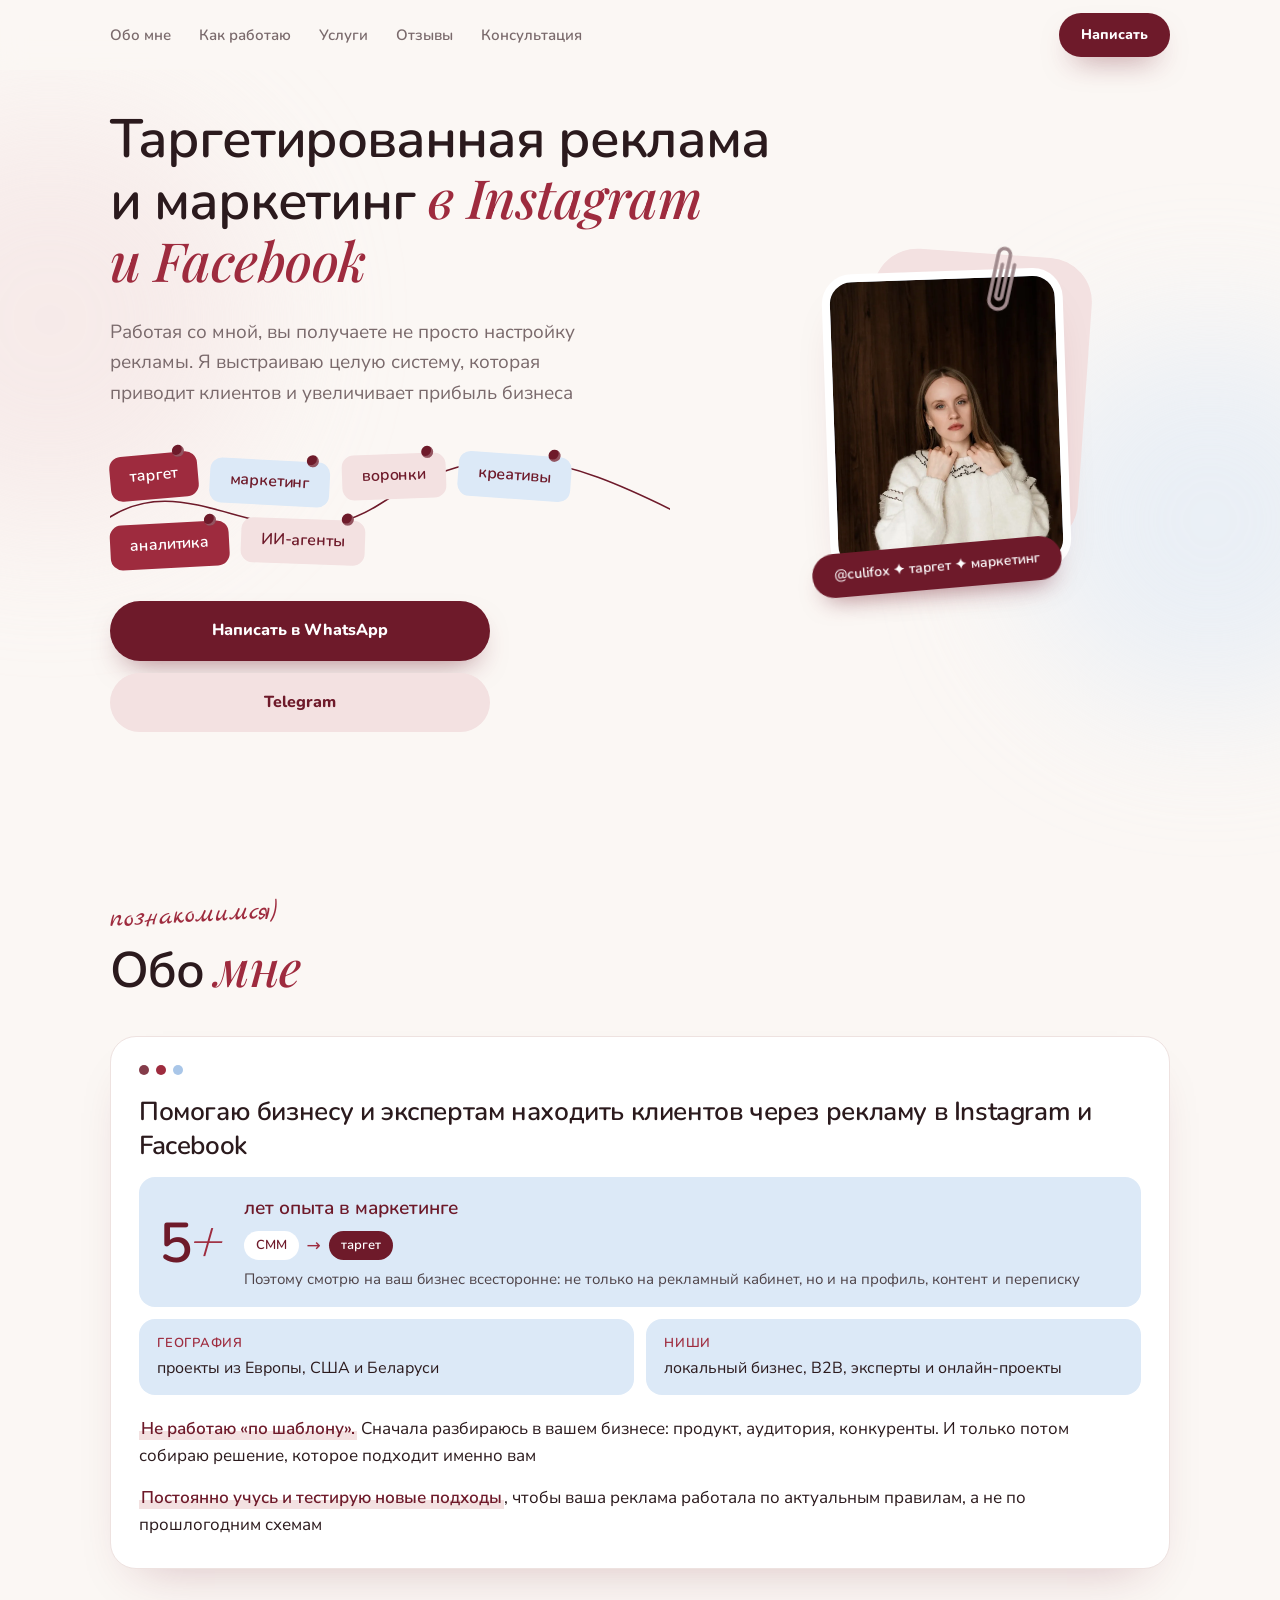
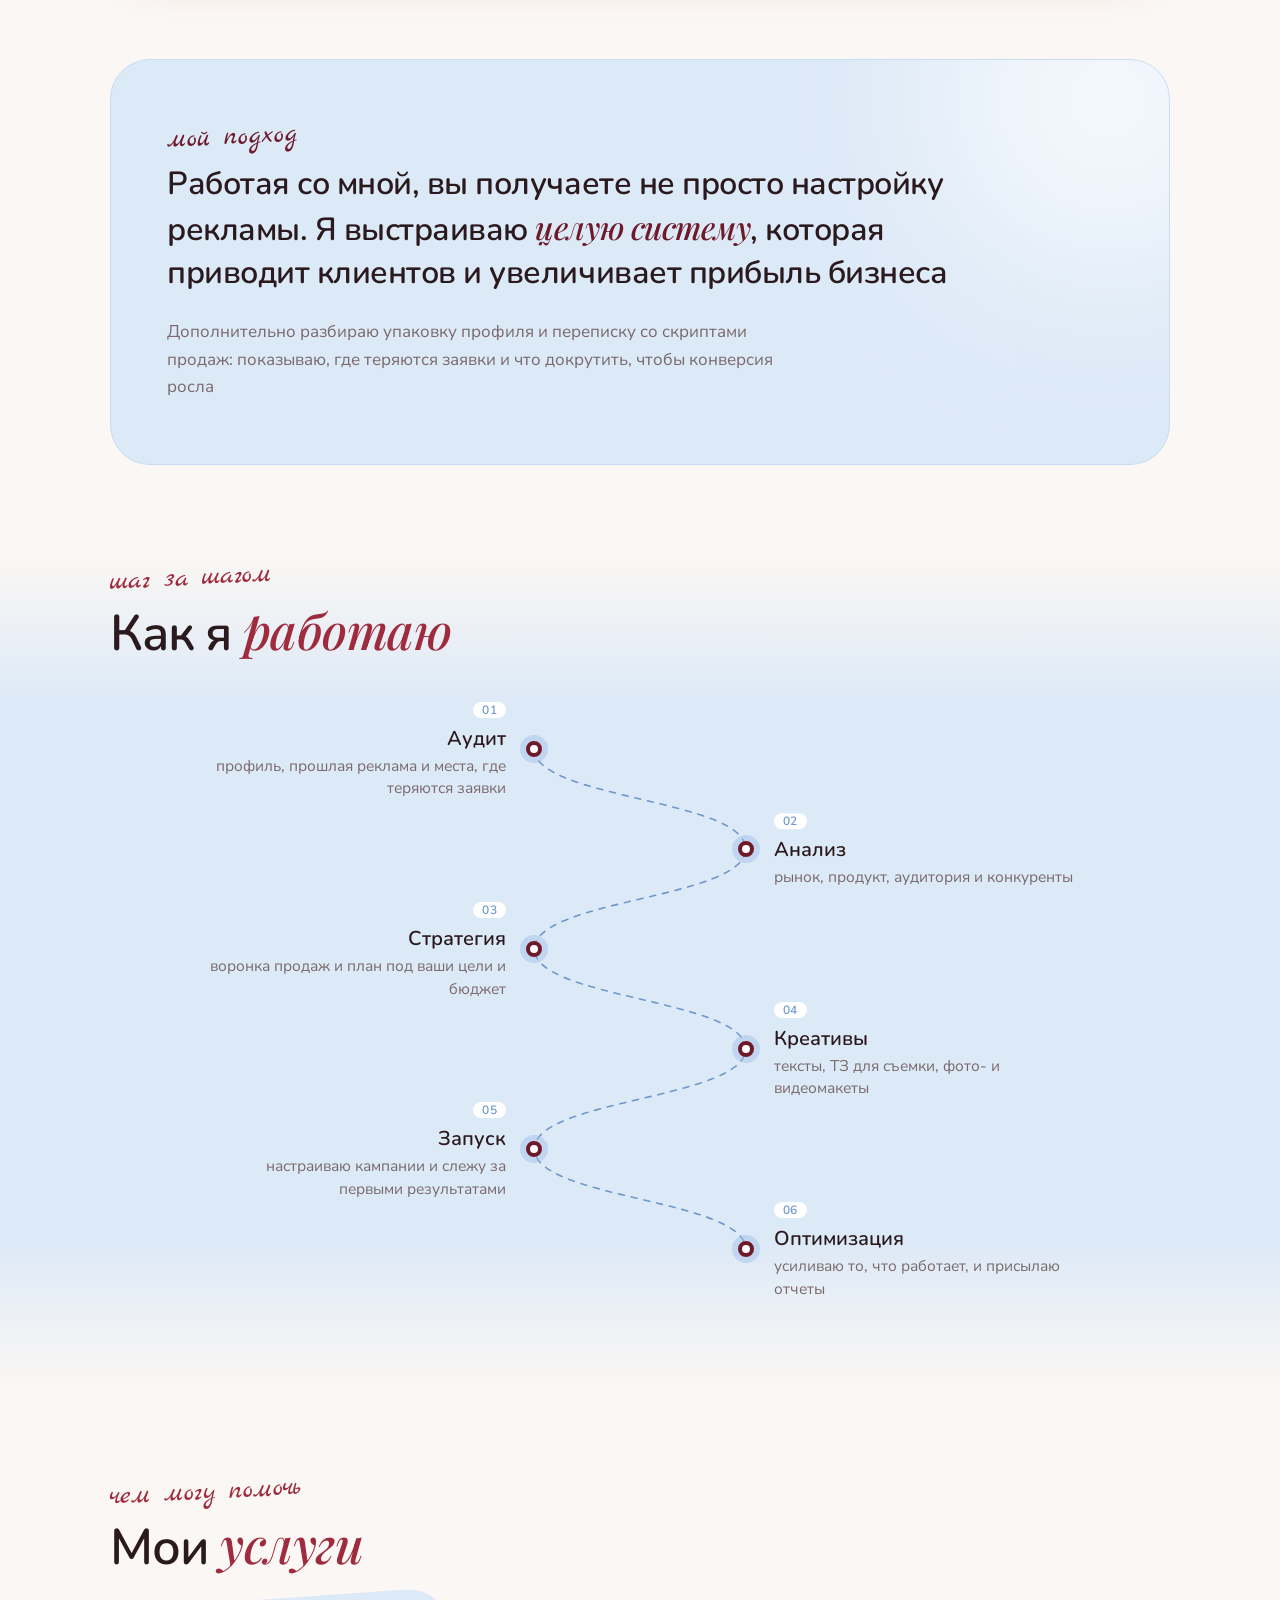
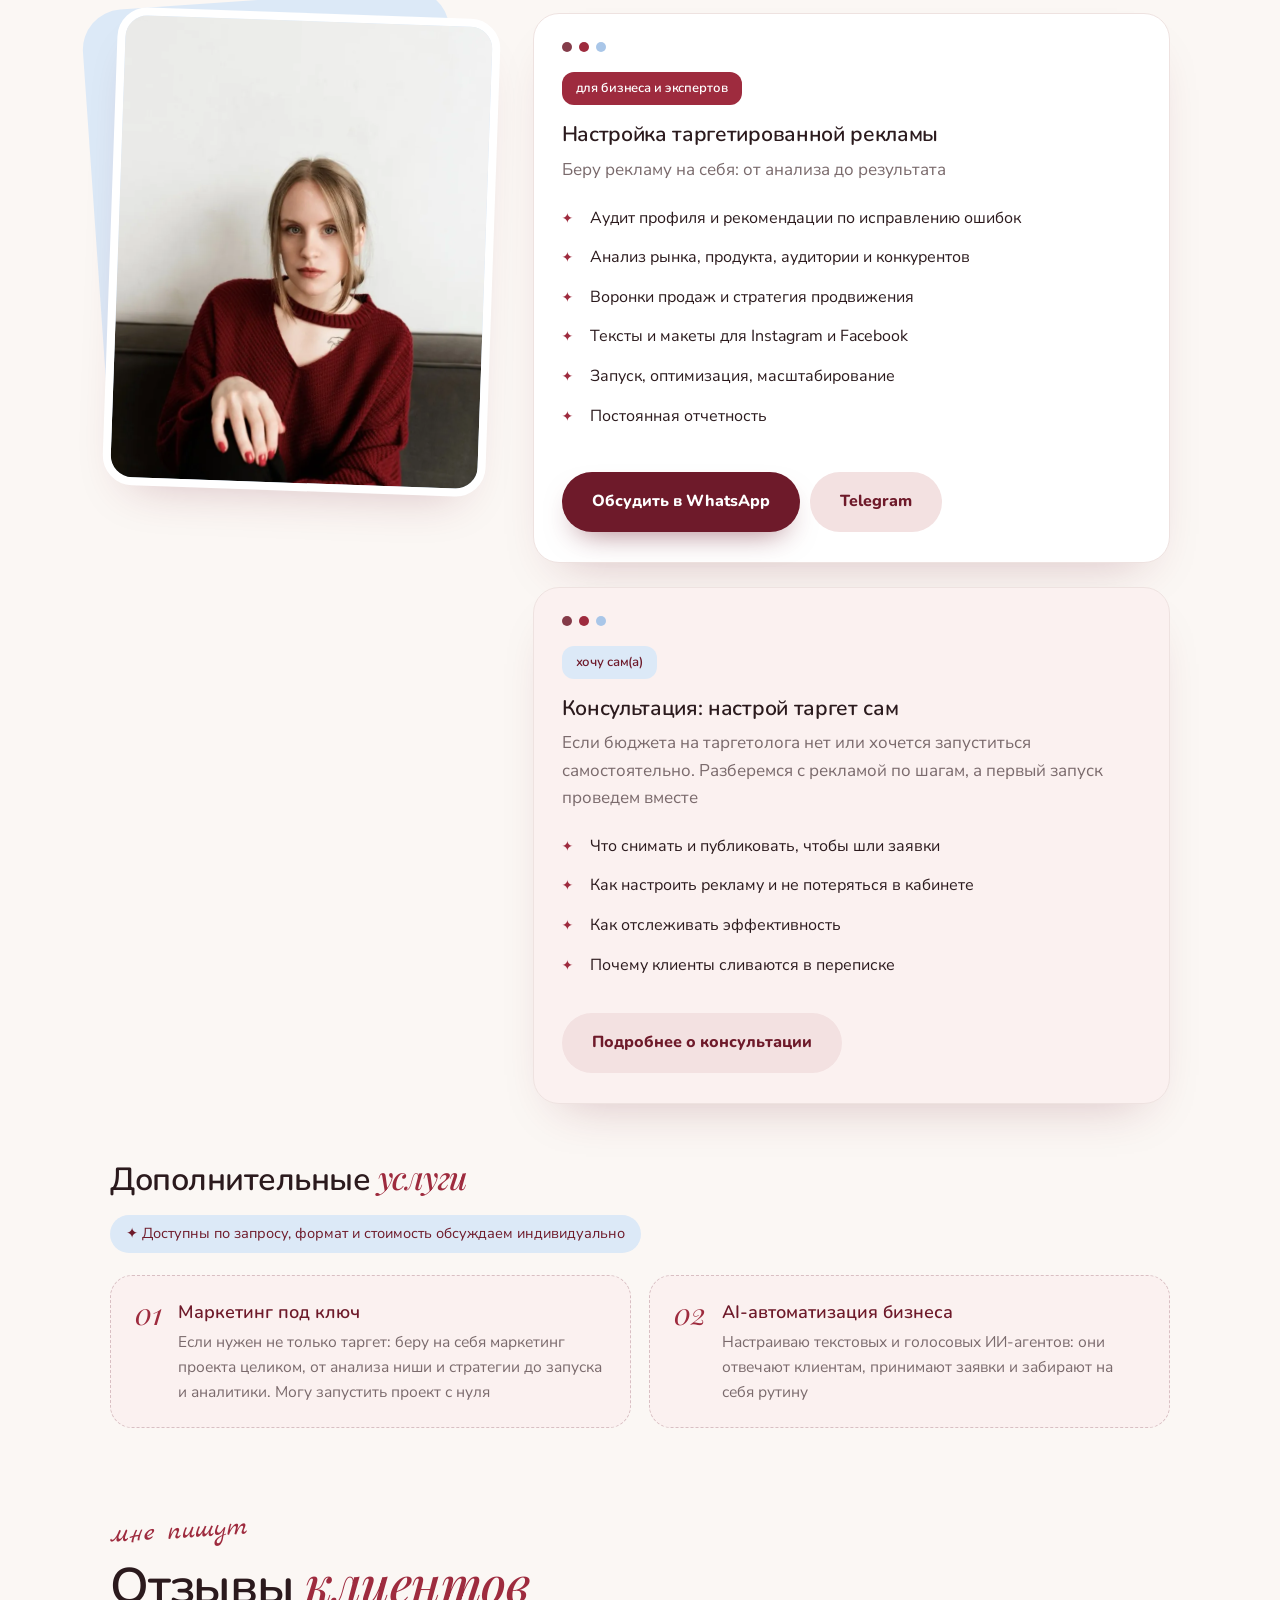
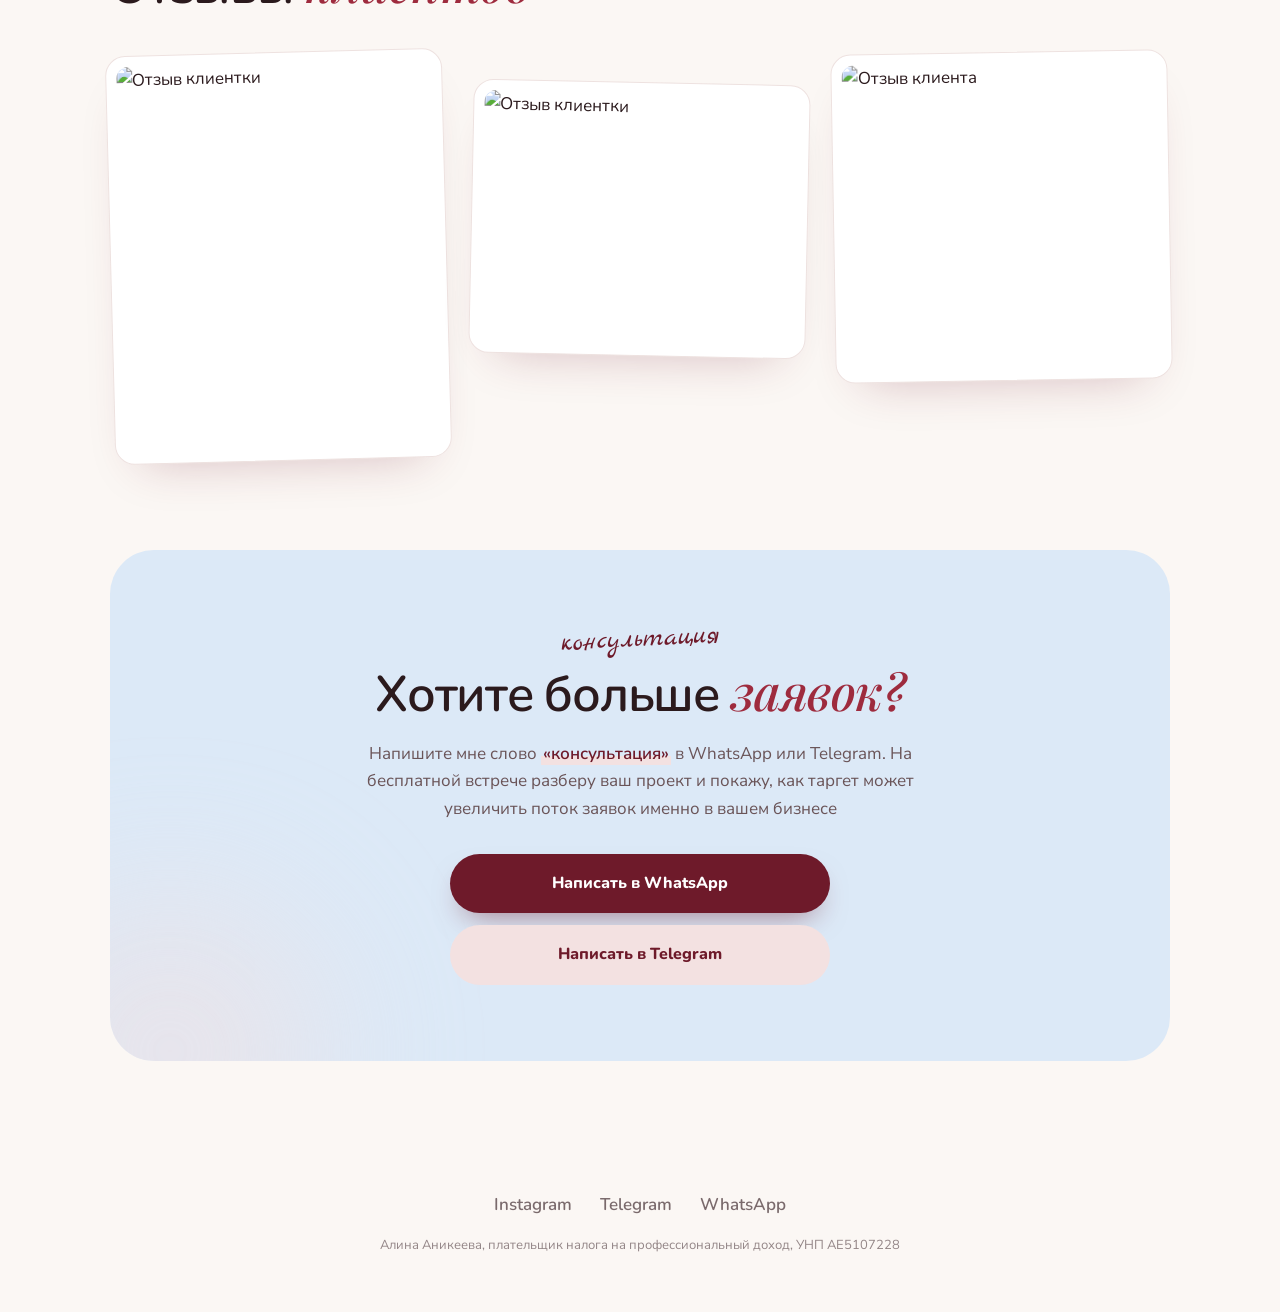
==== commit 9bde22d5: "Add files via upload" ====
--- a/index.html
+++ b/index.html
@@ -7,7 +7,10 @@
 <meta name="description" content="Таргетированная реклама и маркетинг в Instagram и Facebook: не просто настройка, а система, которая приводит клиентов. Бесплатная консультация.">
 <link rel="preconnect" href="https://fonts.googleapis.com">
 <link rel="preconnect" href="https://fonts.gstatic.com" crossorigin>
-<link href="https://fonts.googleapis.com/css2?family=Nunito:wght@500;600;700;800&family=Nunito+Sans:wght@400;600;700&family=Playfair+Display:ital,wght@1,500&family=Marck+Script&display=swap" rel="stylesheet">
+<link rel="preload" as="style" href="https://fonts.googleapis.com/css2?family=Nunito:wght@500;600;700;800&family=Nunito+Sans:wght@400;600;700&family=Playfair+Display:ital,wght@1,500&family=Marck+Script&display=swap">
+<link href="https://fonts.googleapis.com/css2?family=Nunito:wght@500;600;700;800&family=Nunito+Sans:wght@400;600;700&family=Playfair+Display:ital,wght@1,500&family=Marck+Script&display=swap" rel="stylesheet" media="print" onload="this.media='all'">
+<noscript><link href="https://fonts.googleapis.com/css2?family=Nunito:wght@500;600;700;800&family=Nunito+Sans:wght@400;600;700&family=Playfair+Display:ital,wght@1,500&family=Marck+Script&display=swap" rel="stylesheet"></noscript>
+<link rel="preload" as="image" href="foto-3.webp" type="image/webp" fetchpriority="high">
 <link rel="stylesheet" href="style.css">
 <script>if(!/shot/.test(location.search))document.documentElement.classList.add('js')</script>
 </head>
@@ -53,7 +56,7 @@
       <span class="shape"></span>
       <svg class="clip" viewBox="0 0 34 80" fill="none"><path d="M24 22 V60 a9 9 0 0 1 -18 0 V14 a6 6 0 0 1 12 0 V56 a3 3 0 0 1 -6 0 V24" stroke="#A08A8D" stroke-width="3.5" stroke-linecap="round"/></svg>
       <div class="photo">
-        <img src="foto-3.jpg" alt="Алина" style="object-position:50% 80%">
+        <picture><source srcset="foto-3.webp" type="image/webp"><img src="foto-3.jpg" alt="Алина" width="800" height="1170" fetchpriority="high" style="object-position:50% 80%"></picture>
       </div>
       <span class="ribbon">@culifox ✦ таргет ✦ маркетинг</span>
     </div>
@@ -119,7 +122,7 @@
     <div class="svc">
       <div class="svc-photo reveal">
         <span class="shape"></span>
-        <div class="photo"><img src="foto-4.jpg" alt="Алина" loading="lazy" style="object-position:50% 75%"></div>
+        <div class="photo"><picture><source srcset="foto-4.webp" type="image/webp"><img src="foto-4.jpg" alt="Алина" width="800" height="1182" loading="lazy" decoding="async" style="object-position:50% 75%"></picture></div>
       </div>
       <div class="svc-cards">
         <div class="win card reveal">
@@ -169,9 +172,9 @@
     <span class="hand">мне пишут</span>
     <h2>Отзывы <em>клиентов</em></h2>
     <div class="reviews">
-      <figure class="rv"><img src="otzyvy/otzyv-3.jpg" alt="Отзыв клиентки" width="558" height="684" decoding="async"></figure>
-      <figure class="rv"><img src="otzyvy/otzyv-2.jpg" alt="Отзыв клиентки" width="479" height="383" decoding="async"></figure>
-      <figure class="rv"><img src="otzyvy/otzyv-1.jpg" alt="Отзыв клиента" width="359" height="350" decoding="async"></figure>
+      <figure class="rv"><picture><source srcset="otzyvy/otzyv-3.webp" type="image/webp"><img src="otzyvy/otzyv-3.jpg" alt="Отзыв клиентки" width="558" height="684" decoding="async"></picture></figure>
+      <figure class="rv"><picture><source srcset="otzyvy/otzyv-2.webp" type="image/webp"><img src="otzyvy/otzyv-2.jpg" alt="Отзыв клиентки" width="479" height="383" decoding="async"></picture></figure>
+      <figure class="rv"><picture><source srcset="otzyvy/otzyv-1.webp" type="image/webp"><img src="otzyvy/otzyv-1.jpg" alt="Отзыв клиента" width="359" height="350" decoding="async"></picture></figure>
     </div>
   </div>
 </section>
--- a/style.css
+++ b/style.css
@@ -367,3 +367,5 @@
 .rv img{height:auto}
 /* 19.11: реквизиты в подвале */
 footer .legal{margin:18px auto 0;max-width:560px;padding:0 20px;font-size:13px;line-height:1.5;color:var(--muted);opacity:.8}
+/* 19.11: облегчённые фото webp */
+picture{display:contents}
